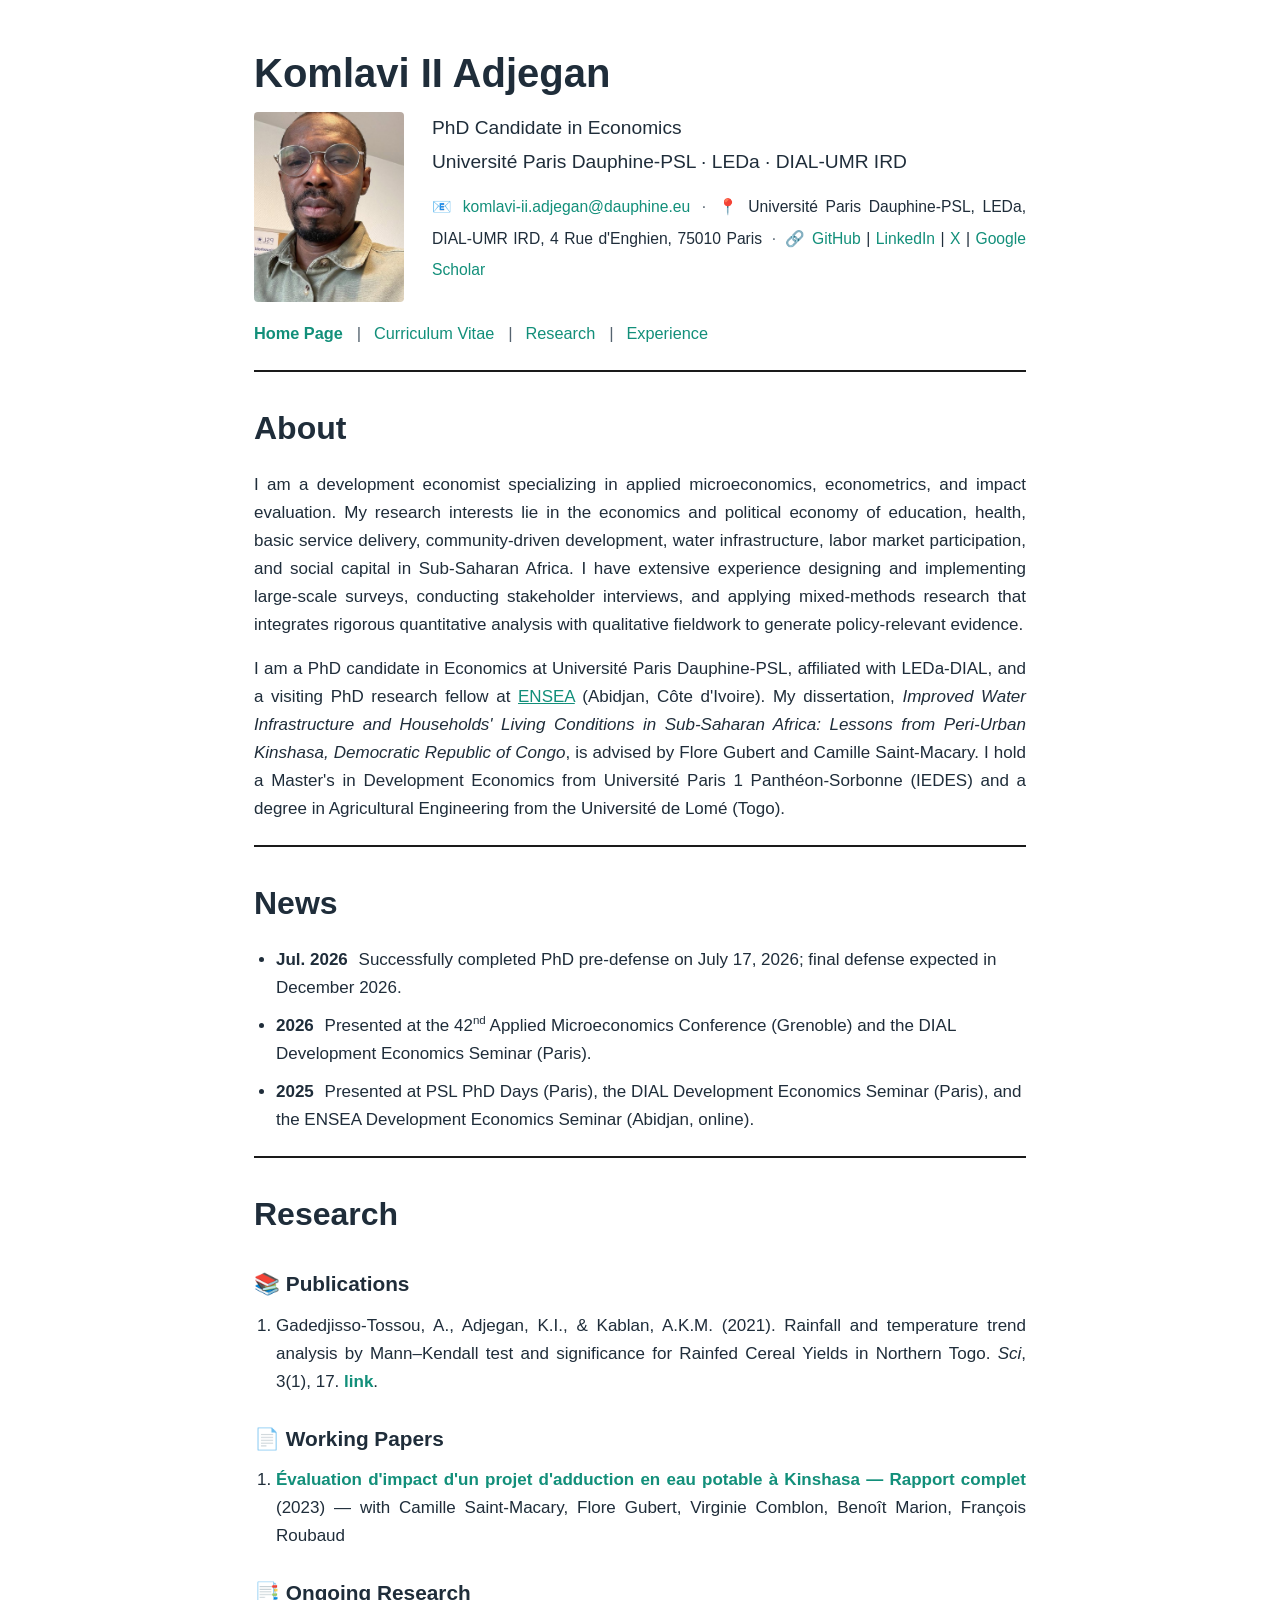
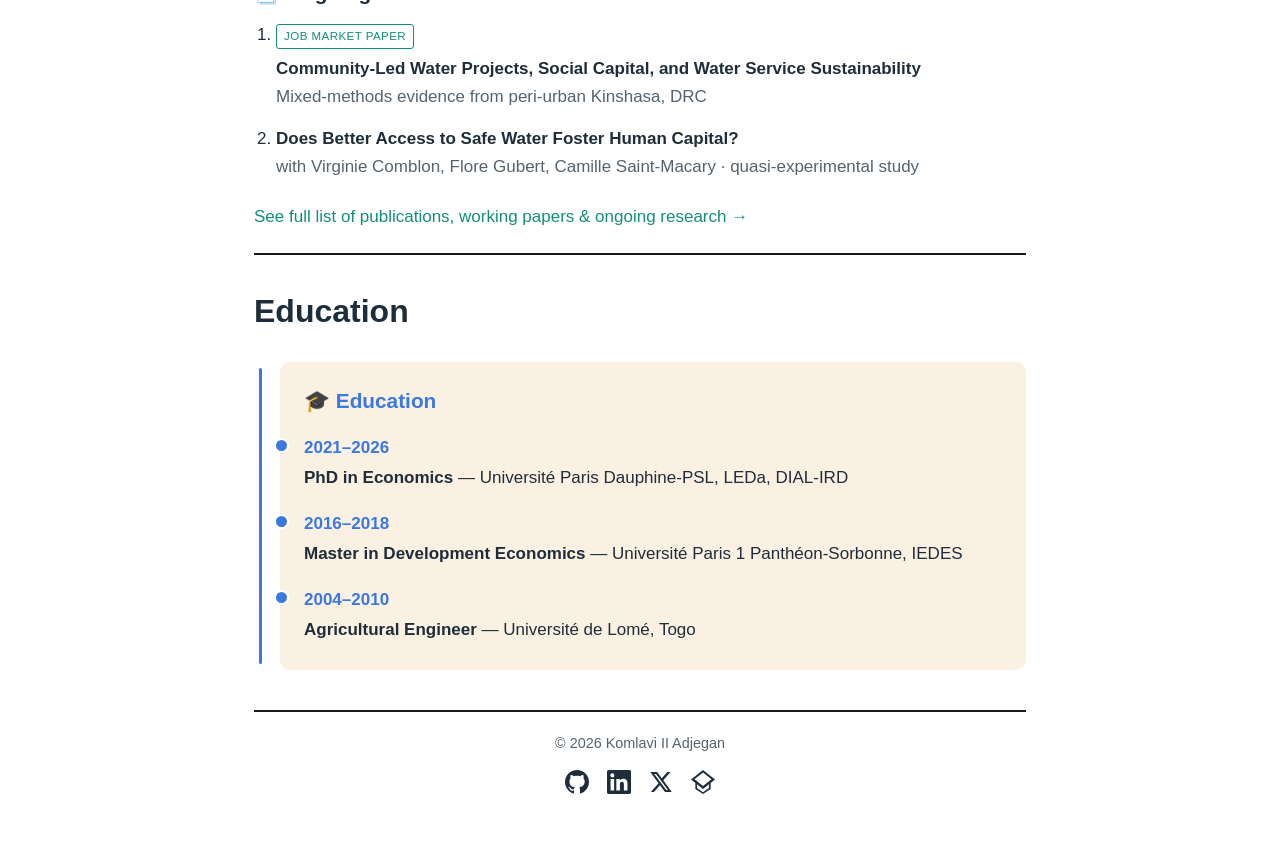
==== index.html @ 958fa45c "Remove quasi-experimental design tag; superscript ordinal suffixes (nd, th, rd) site-wide" ====
<!DOCTYPE html>
<html lang="en">
<head>
<meta charset="UTF-8">
<meta name="viewport" content="width=device-width, initial-scale=1.0">
<title>Komlavi II Adjegan</title>
<meta name="description" content="Komlavi II Adjegan — PhD Candidate in Economics, Université Paris Dauphine-PSL, LEDa-DIAL.">
<link rel="stylesheet" href="style.css">
</head>
<body>
<div class="wrap">

  <h1 style="font-size:2.5rem;font-weight:600;margin:0 0 6px;">Komlavi II Adjegan</h1>

  <section class="profile">
    <img src="assets/photo.jpg" alt="Photo of Komlavi II Adjegan">
    <div class="profile-text">
      <p class="role">
        <span>PhD Candidate in Economics</span>
        <span>Université Paris Dauphine-PSL &middot; LEDa &middot; DIAL-UMR IRD</span>
      </p>

      <p class="contact-line">
        &#128231; <a href="mailto:komlavi-ii.adjegan@dauphine.eu">komlavi-ii.adjegan@dauphine.eu</a>
        <span class="contact-sep">&middot;</span>
        &#128205; Université Paris Dauphine-PSL, LEDa, DIAL-UMR IRD, 4 Rue d'Enghien, 75010 Paris
        <span class="contact-sep">&middot;</span>
        &#128279;
        <a href="https://github.com/komlavi2adjegan" target="_blank" rel="noopener">GitHub</a> |
        <a href="https://www.linkedin.com/in/komlavi-ii-adjegan-580a20a5/" target="_blank" rel="noopener">LinkedIn</a> |
        <a href="https://x.com/Komlavi2hugo" target="_blank" rel="noopener">X</a> |
        <a href="https://scholar.google.fr/citations?user=EbuIklgAAAAJ&amp;hl=fr" target="_blank" rel="noopener">Google Scholar</a>
      </p>
    </div>
  </section>

  <header class="site-header">
    <nav class="site-nav">
      <a href="index.html" class="active">Home Page</a><span class="sep">|</span>
      <a href="CV/cv_adjegan_komlavi.pdf" target="_blank" rel="noopener">Curriculum Vitae</a><span class="sep">|</span>
      <a href="research.html">Research</a><span class="sep">|</span>
      <a href="experience.html">Experience</a>
    </nav>
  </header>

  <hr class="rule">

  <h2 class="section-title">About</h2>
  <p>
    I am a development economist specializing in applied microeconomics, econometrics,
    and impact evaluation. My research interests lie in the economics and political
    economy of education, health, basic service delivery, community-driven development,
    water infrastructure, labor market participation, and social capital in Sub-Saharan
    Africa. I have extensive experience designing and implementing large-scale surveys,
    conducting stakeholder interviews, and applying mixed-methods research that
    integrates rigorous quantitative analysis with qualitative fieldwork to generate
    policy-relevant evidence.
  </p>
  <p>
    I am a PhD candidate in Economics at Université Paris Dauphine-PSL, affiliated with
    LEDa-DIAL, and a visiting PhD research fellow at
    <a href="https://ensea.ed.ci/" target="_blank" rel="noopener">ENSEA</a> (Abidjan,
    Côte d'Ivoire). My dissertation, <em>Improved Water Infrastructure and Households'
    Living Conditions in Sub-Saharan Africa: Lessons from Peri-Urban Kinshasa, Democratic
    Republic of Congo</em>, is advised by Flore Gubert and Camille Saint-Macary. I hold a
    Master's in Development Economics from Université Paris 1 Panthéon-Sorbonne (IEDES)
    and a degree in Agricultural Engineering from the Université de Lomé (Togo).
  </p>

  <hr class="rule">

  <h2 class="section-title">News</h2>
  <ul class="news-list">
    <li><span class="news-date">Jul. 2026</span> Successfully completed PhD pre-defense on July 17, 2026; final defense expected in December 2026.</li>
    <li><span class="news-date">2026</span> Presented at the 42<sup>nd</sup> Applied Microeconomics Conference (Grenoble) and the DIAL Development Economics Seminar (Paris).</li>
    <li><span class="news-date">2025</span> Presented at PSL PhD Days (Paris), the DIAL Development Economics Seminar (Paris), and the ENSEA Development Economics Seminar (Abidjan, online).</li>
  </ul>

  <hr class="rule">

  <h2 class="section-title">Research</h2>

  <h3 class="subsection-title">&#128218; Publications</h3>
  <ol class="pub-list">
    <li>
      Gadedjisso-Tossou, A., Adjegan, K.I., &amp; Kablan, A.K.M. (2021). Rainfall and temperature
      trend analysis by Mann–Kendall test and significance for Rainfed Cereal Yields in Northern
      Togo. <em>Sci</em>, 3(1), 17.
      <a class="pub-link" href="https://www.mdpi.com/2413-4155/3/1/17" target="_blank" rel="noopener">link</a>.
    </li>
  </ol>

  <h3 class="subsection-title">&#128196; Working Papers</h3>
  <ol class="pub-list">
    <li>
      <a class="pub-link" href="research.html#adduction-eau-kinshasa">Évaluation d'impact d'un projet d'adduction en eau potable à Kinshasa — Rapport complet</a>
      (2023) &mdash; with Camille Saint-Macary, Flore Gubert, Virginie Comblon, Benoît Marion, François Roubaud
    </li>
  </ol>

  <h3 class="subsection-title">&#128209; Ongoing Research</h3>
  <ol class="pub-list">
    <li>
      <span class="tag">Job Market Paper</span><br>
      <span class="pub-title">Community-Led Water Projects, Social Capital, and Water Service Sustainability</span>
      <div class="pub-meta">Mixed-methods evidence from peri-urban Kinshasa, DRC</div>
    </li>
    <li>
      <span class="pub-title">Does Better Access to Safe Water Foster Human Capital?</span>
      <div class="pub-meta">with Virginie Comblon, Flore Gubert, Camille Saint-Macary &middot; quasi-experimental study</div>
    </li>
  </ol>

  <a class="see-more" href="research.html">See full list of publications, working papers &amp; ongoing research &rarr;</a>

  <hr class="rule">

  <h2 class="section-title">Education</h2>

  <div class="timeline">

    <div class="timeline-block education">
      <h3>&#127891; Education</h3>

      <div class="timeline-item">
        <span class="years">2021–2026</span>
        <span class="ti-title">PhD in Economics</span> — Université Paris Dauphine-PSL, LEDa, DIAL-IRD
      </div>
      <div class="timeline-item">
        <span class="years">2016–2018</span>
        <span class="ti-title">Master in Development Economics</span> — Université Paris 1 Panthéon-Sorbonne, IEDES
      </div>
      <div class="timeline-item">
        <span class="years">2004–2010</span>
        <span class="ti-title">Agricultural Engineer</span> — Université de Lomé, Togo
      </div>
    </div>

  </div>

  <footer class="site-footer">
    &copy; 2026 Komlavi II Adjegan
    <div class="social-icons">
      <a href="https://github.com/komlavi2adjegan" target="_blank" rel="noopener" aria-label="GitHub">
        <svg viewBox="0 0 16 16" fill="currentColor"><path d="M8 0C3.58 0 0 3.58 0 8c0 3.54 2.29 6.53 5.47 7.59.4.07.55-.17.55-.38 0-.19-.01-.82-.01-1.49-2.01.37-2.53-.49-2.69-.94-.09-.23-.48-.94-.82-1.13-.28-.15-.68-.52-.01-.53.63-.01 1.08.58 1.23.82.72 1.21 1.87.87 2.33.66.07-.52.28-.87.51-1.07-1.78-.2-3.64-.89-3.64-3.95 0-.87.31-1.59.82-2.15-.08-.2-.36-1.02.08-2.12 0 0 .67-.21 2.2.82.64-.18 1.32-.27 2-.27.68 0 1.36.09 2 .27 1.53-1.04 2.2-.82 2.2-.82.44 1.1.16 1.92.08 2.12.51.56.82 1.27.82 2.15 0 3.07-1.87 3.75-3.65 3.95.29.25.54.73.54 1.48 0 1.07-.01 1.93-.01 2.2 0 .21.15.46.55.38A8.013 8.013 0 0016 8c0-4.42-3.58-8-8-8z"/></svg>
      </a>
      <a href="https://www.linkedin.com/in/komlavi-ii-adjegan-580a20a5/" target="_blank" rel="noopener" aria-label="LinkedIn">
        <svg viewBox="0 0 24 24" fill="currentColor"><path d="M20.45 20.45h-3.55v-5.57c0-1.33-.02-3.03-1.85-3.03-1.85 0-2.14 1.45-2.14 2.94v5.66H9.36V9h3.41v1.56h.05c.48-.9 1.64-1.85 3.37-1.85 3.6 0 4.27 2.37 4.27 5.45v6.29zM5.34 7.43a2.06 2.06 0 11.02-4.12 2.06 2.06 0 01-.02 4.12zM7.11 20.45H3.56V9h3.55v11.45zM22.22 0H1.77C.8 0 0 .78 0 1.75v20.5C0 23.22.8 24 1.77 24h20.45c.98 0 1.78-.78 1.78-1.75V1.75C24 .78 23.2 0 22.22 0z"/></svg>
      </a>
      <a href="https://x.com/Komlavi2hugo" target="_blank" rel="noopener" aria-label="X (Twitter)">
        <svg viewBox="0 0 24 24" fill="currentColor"><path d="M18.36 2H21.5l-7.19 8.21L22.7 22h-6.62l-5.18-6.78L4.98 22H1.83l7.69-8.79L1.3 2h6.79l4.68 6.2L18.36 2zm-1.16 18h1.73L7.1 3.9H5.23l11.97 16.1z"/></svg>
      </a>
      <a href="https://scholar.google.fr/citations?user=EbuIklgAAAAJ&amp;hl=fr" target="_blank" rel="noopener" aria-label="Google Scholar">
        <svg viewBox="0 0 24 24" fill="currentColor"><path d="M12 0L0 9.5l4.36 3.4v6.1L12 24l7.64-4.99v-6.1L24 9.5 12 0zm0 2.6l8.5 6.65L12 15.9 3.5 9.25 12 2.6zM6 14.2l6 4.68 6-4.68v3.75L12 22.3l-6-4.35V14.2z"/></svg>
      </a>
    </div>
  </footer>

</div>
</body>
</html>
---- style.css ----
:root {
  --ink: #1f2d3a;
  --muted: #55636f;
  --teal: #128f7a;
  --blue: #3b78e0;
  --blue-bg: #eaf1fc;
  --cream-bg: #faf1e3;
  --rule: #1a1a1a;
  --bg: #ffffff;
  --max-width: 820px;
}

* { box-sizing: border-box; }

body {
  margin: 0;
  background: var(--bg);
  color: var(--ink);
  font-family: -apple-system, BlinkMacSystemFont, "Segoe UI", Roboto, "Helvetica Neue", Arial, sans-serif;
  line-height: 1.65;
  font-size: 17px;
}

.wrap {
  max-width: var(--max-width);
  margin: 0 auto;
  padding: 40px 24px 60px;
}

/* Header / profile */

.profile {
  display: flex;
  gap: 28px;
  align-items: flex-start;
  margin-bottom: 18px;
}

.profile img {
  width: 150px;
  height: 190px;
  object-fit: cover;
  border-radius: 4px;
  flex-shrink: 0;
}

.profile-text h1 {
  font-size: 2.5rem;
  font-weight: 600;
  margin: 0 0 10px;
  color: var(--ink);
  letter-spacing: -0.01em;
}

.profile-text .role {
  font-size: 1.2rem;
  color: var(--ink);
  margin-bottom: 4px;
}

.profile-text .role span { display: block; margin-bottom: 2px; }

.site-title { display: none; } /* superseded by h1 in profile */

.contact-line {
  font-size: 0.98rem;
  color: var(--ink);
  margin: 14px 0 4px;
  line-height: 2;
}

.contact-line a {
  color: var(--teal);
  text-decoration: none;
}

.contact-line a:hover { text-decoration: underline; }

.contact-sep {
  margin: 0 4px;
  color: var(--muted);
}

/* Nav */

header.site-header {
  margin: 18px 0 20px;
}

nav.site-nav a {
  color: var(--teal);
  text-decoration: none;
  font-size: 1.02rem;
  margin-right: 6px;
}

nav.site-nav a:hover { text-decoration: underline; }

nav.site-nav .sep {
  color: var(--muted);
  margin: 0 8px;
}

nav.site-nav a.active {
  font-weight: 700;
}

hr.rule {
  border: none;
  border-top: 2px solid var(--rule);
  margin: 22px 0 30px;
}

/* Section titles */

h2.section-title {
  font-family: inherit;
  font-size: 2rem;
  font-weight: 600;
  color: var(--ink);
  text-transform: none;
  letter-spacing: normal;
  border-bottom: none;
  padding-bottom: 0;
  margin: 0 0 16px;
}

p {
  margin: 0 0 16px;
  color: var(--ink);
  text-align: justify;
  text-justify: inter-word;
  hyphens: auto;
}

a { color: var(--teal); }

sup {
  font-size: 0.68em;
  line-height: 0;
  vertical-align: super;
}

/* News */

ul.news-list {
  list-style: disc;
  margin: 0 0 8px;
  padding-left: 22px;
}

ul.news-list li {
  margin-bottom: 10px;
}

.news-date {
  font-weight: 600;
  margin-right: 6px;
}

/* Research subsections */

h3.subsection-title {
  font-size: 1.3rem;
  font-weight: 600;
  color: var(--ink);
  margin: 26px 0 10px;
}

ol.pub-list {
  margin: 0 0 8px;
  padding-left: 22px;
}

ol.pub-list li {
  margin-bottom: 14px;
  text-align: justify;
  text-justify: inter-word;
}

.pub-list .pub-title { font-weight: 600; }
.pub-list a.pub-link { color: var(--teal); font-weight: 700; text-decoration: none; }
.pub-list a.pub-link:hover { text-decoration: underline; }
.pub-list .pub-meta { color: var(--muted); }

.tag {
  display: inline-block;
  font-size: 0.72rem;
  text-transform: uppercase;
  letter-spacing: 0.04em;
  color: var(--teal);
  border: 1px solid var(--teal);
  border-radius: 3px;
  padding: 2px 7px;
  margin-bottom: 6px;
}

.see-more {
  display: inline-block;
  margin-top: 8px;
  color: var(--teal);
  font-weight: 500;
  text-decoration: none;
}

.see-more:hover { text-decoration: underline; }

/* Entry blocks (used on Research / Teaching pages) */

.entry { margin-bottom: 22px; }
.entry-title { font-weight: 700; margin-bottom: 3px; }
.entry-meta { color: var(--muted); margin-bottom: 6px; font-size: 0.95rem; }

.entry-list {
  margin: 0 0 16px;
  padding-left: 20px;
  text-align: justify;
  text-justify: inter-word;
}

.entry-list li { margin-bottom: 8px; }

.entry-list.entry-list-nested {
  margin: 8px 0 0;
  padding-left: 18px;
}

.entry-compact { margin-bottom: 14px; }
.entry-compact p { margin: 0; }

.jump-nav {
  font-size: 0.92rem;
  color: var(--muted);
  margin: -4px 0 22px;
  text-align: left;
}

.jump-nav a {
  color: var(--teal);
  text-decoration: none;
}

.jump-nav a:hover { text-decoration: underline; }

.jump-nav .jump-sep {
  margin: 0 8px;
  color: var(--muted);
}

/* Experience & Education timeline */

.timeline {
  position: relative;
  margin: 24px 0;
  padding-left: 26px;
}

.timeline::before {
  content: "";
  position: absolute;
  left: 5px;
  top: 6px;
  bottom: 6px;
  width: 3px;
  background: var(--blue);
  border-radius: 2px;
}

.timeline-block {
  position: relative;
  border-radius: 10px;
  padding: 22px 24px 8px;
  margin-bottom: 22px;
}

.timeline-block.experience { background: var(--blue-bg); }
.timeline-block.education { background: var(--cream-bg); }

.timeline-block h3 {
  color: var(--blue);
  font-size: 1.3rem;
  margin: 0 0 16px;
}

.timeline-item {
  position: relative;
  margin-bottom: 18px;
}

.timeline-item::before {
  content: "";
  position: absolute;
  left: -30px;
  top: 4px;
  width: 11px;
  height: 11px;
  border-radius: 50%;
  background: var(--blue);
  border: 2px solid #fff;
}

.timeline-item .years {
  color: var(--blue);
  font-weight: 700;
  display: block;
  margin-bottom: 2px;
}

.timeline-item .ti-title { font-weight: 700; color: var(--ink); }
.timeline-item .ti-desc { color: var(--muted); margin-top: 2px; }

/* CV list rows (fallback, used sparingly) */

.cv-row { display: flex; justify-content: space-between; gap: 20px; margin-bottom: 10px; }
.cv-row .years { font-size: 0.9rem; color: var(--muted); white-space: nowrap; min-width: 110px; }
.cv-row .details .title { font-weight: 600; }
.cv-row .details .place { color: var(--muted); font-size: 0.95rem; }

/* Footer */

footer.site-footer {
  margin-top: 40px;
  padding-top: 20px;
  border-top: 2px solid var(--rule);
  text-align: center;
  color: var(--muted);
  font-size: 0.9rem;
}

footer.site-footer .social-icons {
  display: flex;
  justify-content: center;
  gap: 18px;
  margin-top: 14px;
}

footer.site-footer .social-icons a {
  color: var(--ink);
  display: inline-flex;
}

footer.site-footer .social-icons svg {
  width: 24px;
  height: 24px;
}

footer.site-footer .social-icons a:hover { color: var(--teal); }

@media (max-width: 560px) {
  .profile { flex-direction: column; }
  .profile img { width: 130px; height: 165px; }
  .profile-text h1 { font-size: 2rem; }
  .cv-row { flex-direction: column; gap: 2px; }
  .timeline { padding-left: 20px; }
  .timeline-item::before { left: -24px; }
}
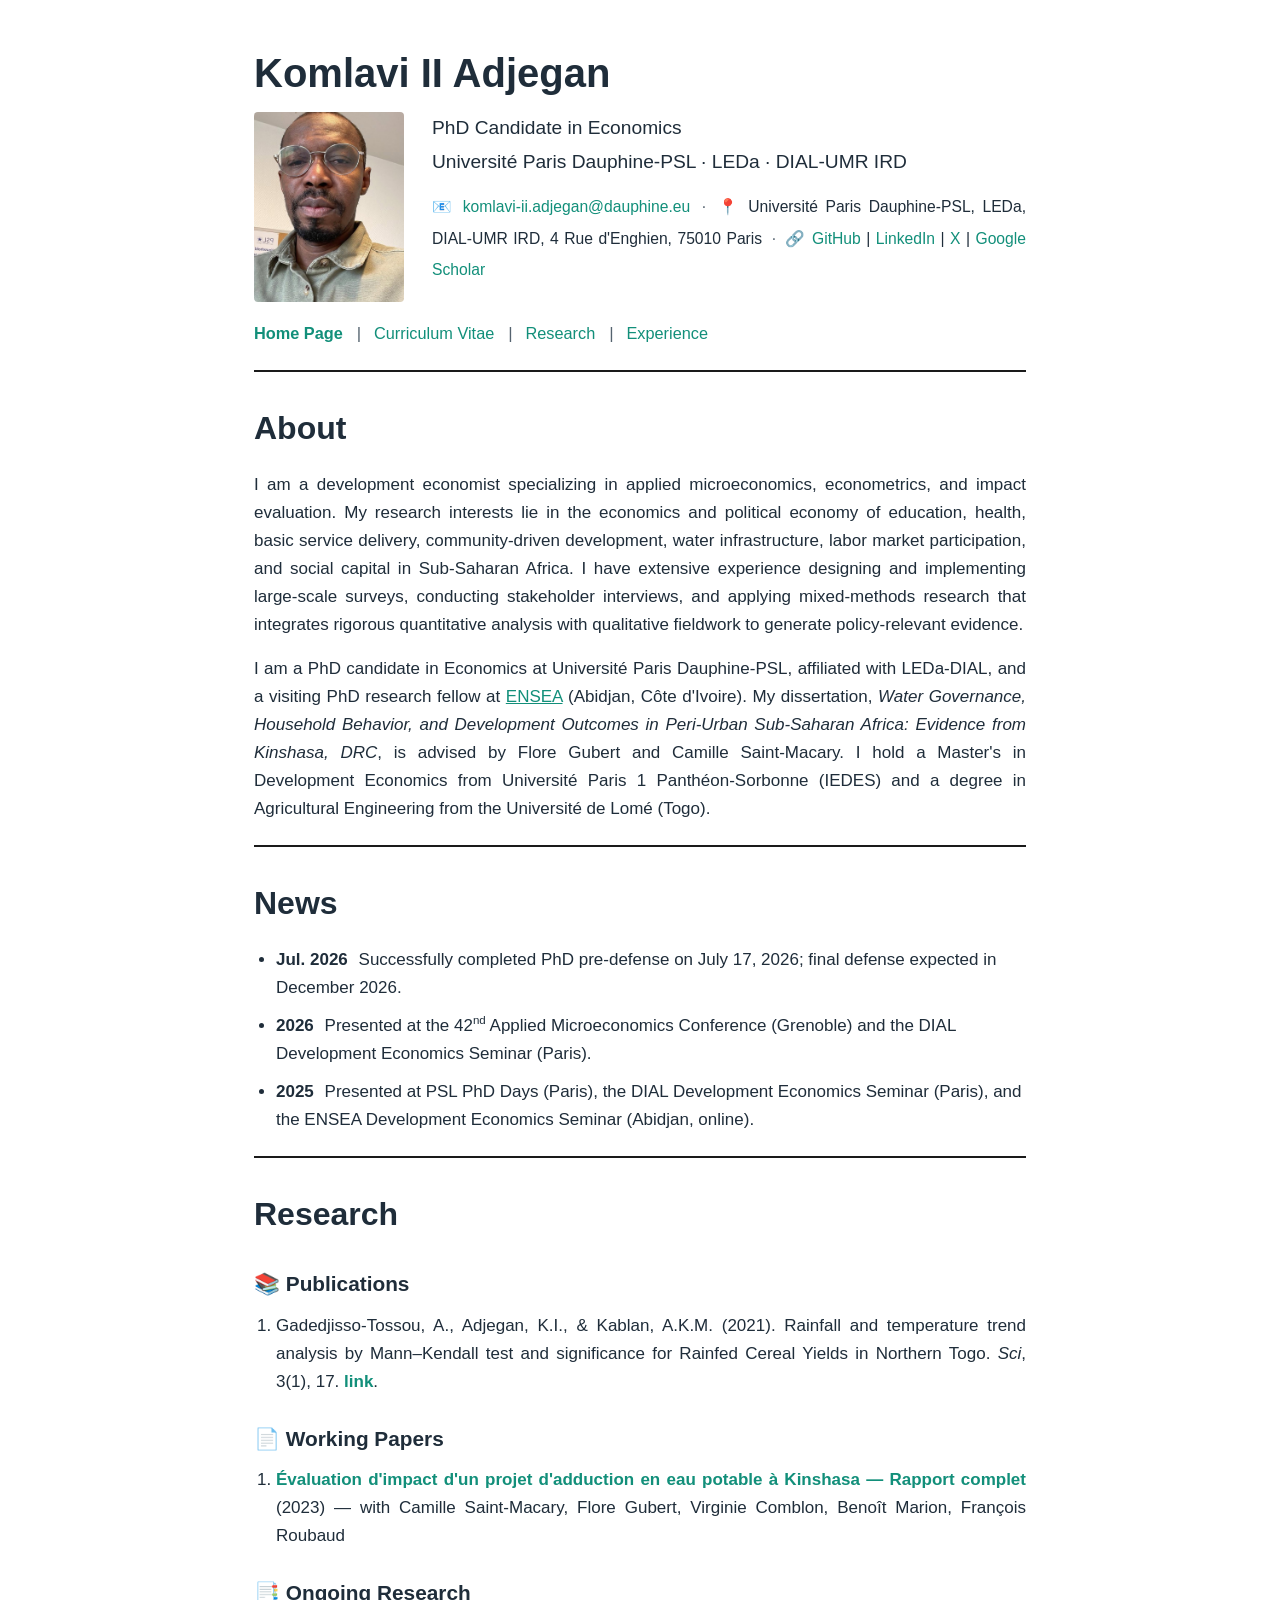
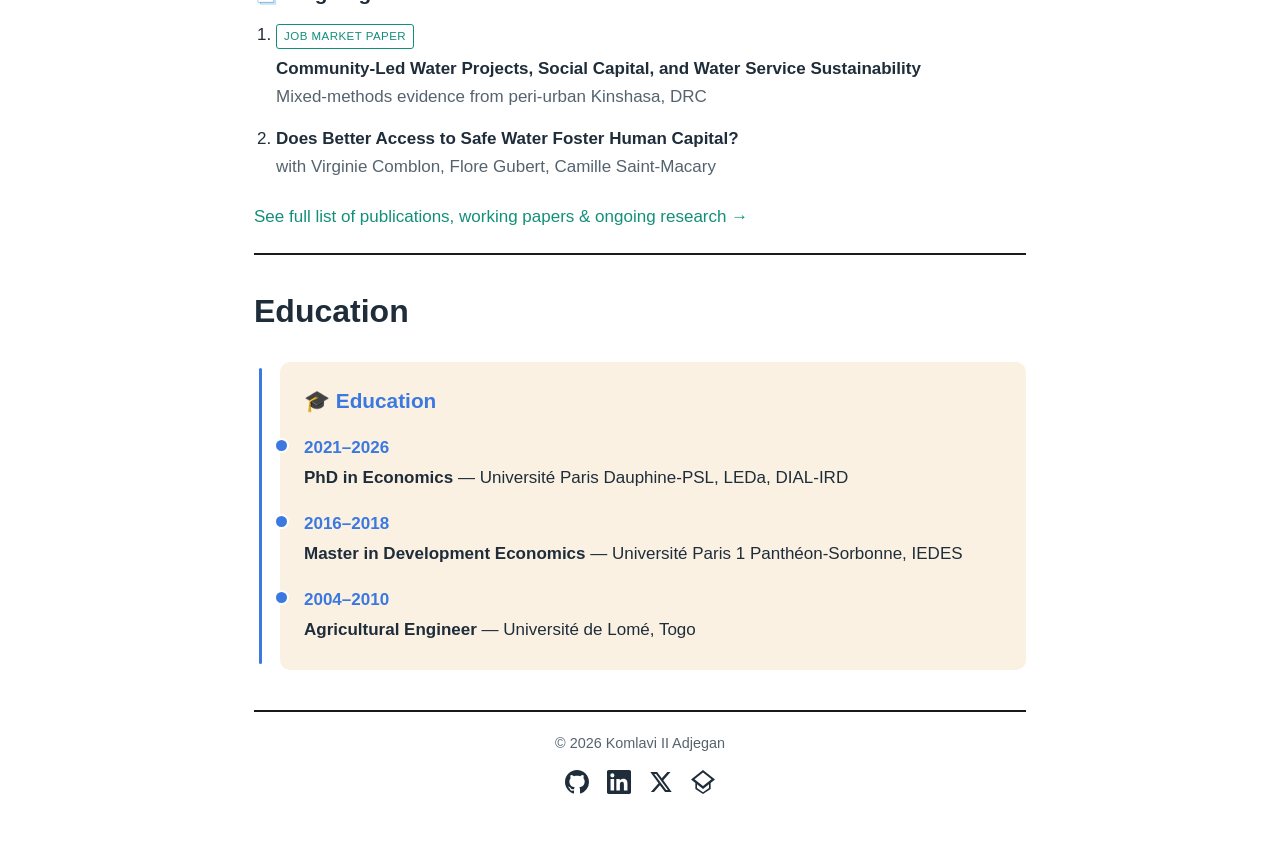
==== commit b36b4ac6: "Update dissertation title site-wide and in CV: Water Governance, Household Behavior, and Development" ====
--- a/index.html
+++ b/index.html
@@ -60,9 +60,9 @@
     I am a PhD candidate in Economics at Université Paris Dauphine-PSL, affiliated with
     LEDa-DIAL, and a visiting PhD research fellow at
     <a href="https://ensea.ed.ci/" target="_blank" rel="noopener">ENSEA</a> (Abidjan,
-    Côte d'Ivoire). My dissertation, <em>Improved Water Infrastructure and Households'
-    Living Conditions in Sub-Saharan Africa: Lessons from Peri-Urban Kinshasa, Democratic
-    Republic of Congo</em>, is advised by Flore Gubert and Camille Saint-Macary. I hold a
+    Côte d'Ivoire). My dissertation, <em>Water Governance, Household Behavior, and
+    Development Outcomes in Peri-Urban Sub-Saharan Africa: Evidence from Kinshasa,
+    DRC</em>, is advised by Flore Gubert and Camille Saint-Macary. I hold a
     Master's in Development Economics from Université Paris 1 Panthéon-Sorbonne (IEDES)
     and a degree in Agricultural Engineering from the Université de Lomé (Togo).
   </p>
@@ -107,7 +107,7 @@
     </li>
     <li>
       <span class="pub-title">Does Better Access to Safe Water Foster Human Capital?</span>
-      <div class="pub-meta">with Virginie Comblon, Flore Gubert, Camille Saint-Macary &middot; quasi-experimental study</div>
+      <div class="pub-meta">with Virginie Comblon, Flore Gubert, Camille Saint-Macary</div>
     </li>
   </ol>
 
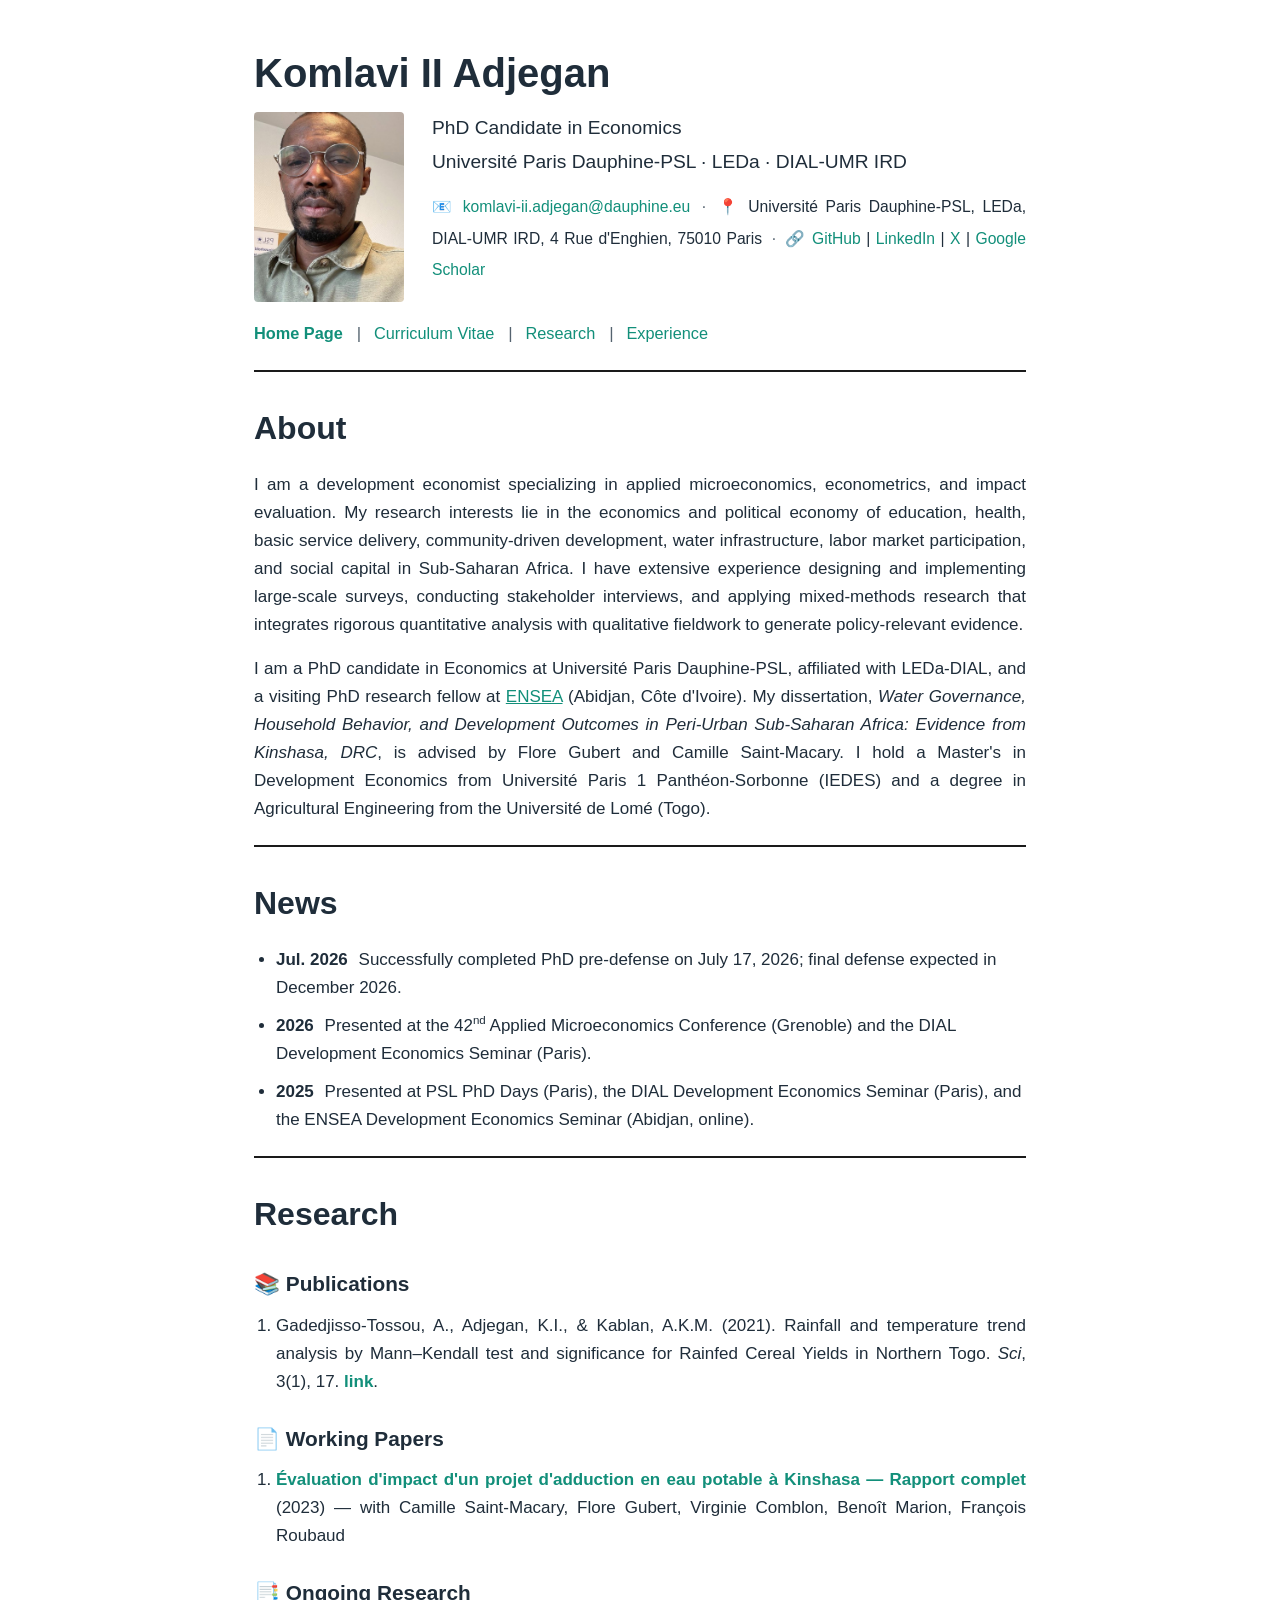
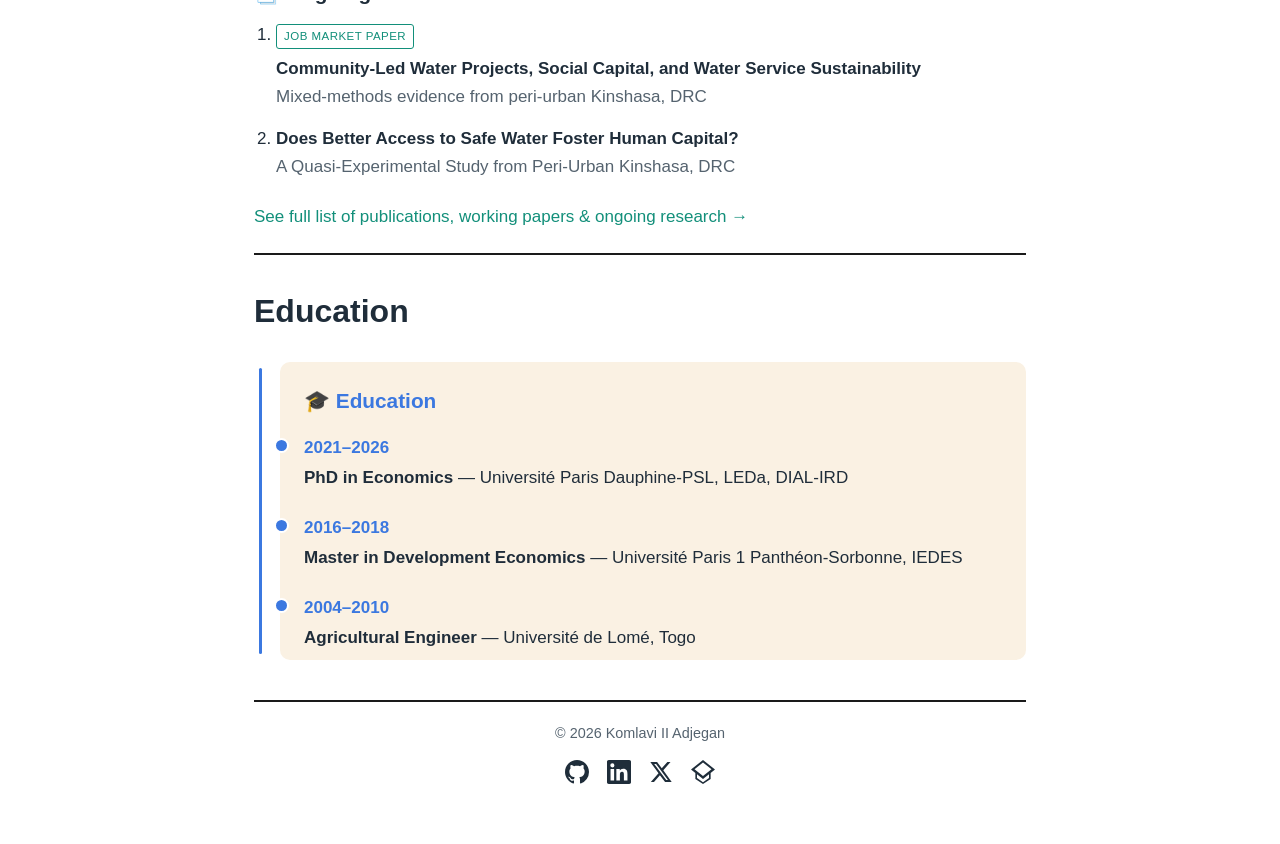
==== commit 530e7116: "Homepage: show second half of the human capital paper title instead of co-author list" ====
--- a/index.html
+++ b/index.html
@@ -107,7 +107,7 @@
     </li>
     <li>
       <span class="pub-title">Does Better Access to Safe Water Foster Human Capital?</span>
-      <div class="pub-meta">with Virginie Comblon, Flore Gubert, Camille Saint-Macary</div>
+      <div class="pub-meta">A Quasi-Experimental Study from Peri-Urban Kinshasa, DRC</div>
     </li>
   </ol>
 
--- a/style.css
+++ b/style.css
@@ -5,6 +5,8 @@
   --blue: #3b78e0;
   --blue-bg: #eaf1fc;
   --cream-bg: #faf1e3;
+  --teal-bg: #e6f5f2;
+  --amber: #c9902f;
   --rule: #1a1a1a;
   --bg: #ffffff;
   --max-width: 820px;
@@ -204,6 +206,22 @@
 }
 
 .see-more:hover { text-decoration: underline; }
+
+/* Research page: color-coded accent borders per subsection */
+
+.research-block {
+  border-left: 4px solid var(--muted);
+  padding-left: 18px;
+  margin: 0 0 28px;
+}
+
+.research-block .subsection-title { margin-top: 0; }
+.research-block .pub-list { margin-bottom: 0; }
+
+.research-block.accent-teal { border-left-color: var(--teal); }
+.research-block.accent-blue { border-left-color: var(--blue); }
+.research-block.accent-amber { border-left-color: var(--amber); }
+.research-block.accent-slate { border-left-color: var(--muted); }
 
 /* Entry blocks (used on Research / Teaching pages) */
 
@@ -273,8 +291,11 @@
   margin-bottom: 22px;
 }
 
-.timeline-block.experience { background: var(--blue-bg); }
-.timeline-block.education { background: var(--cream-bg); }
+.timeline-block.experience,
+.timeline-block.research { background: var(--blue-bg); }
+.timeline-block.education,
+.timeline-block.intl-dev { background: var(--cream-bg); }
+.timeline-block.teaching { background: var(--teal-bg); }
 
 .timeline-block h3 {
   color: var(--blue);
@@ -284,8 +305,13 @@
 
 .timeline-item {
   position: relative;
-  margin-bottom: 18px;
-}
+  margin-bottom: 22px;
+  text-align: justify;
+  text-justify: inter-word;
+  hyphens: auto;
+}
+
+.timeline-item:last-child { margin-bottom: 0; }
 
 .timeline-item::before {
   content: "";
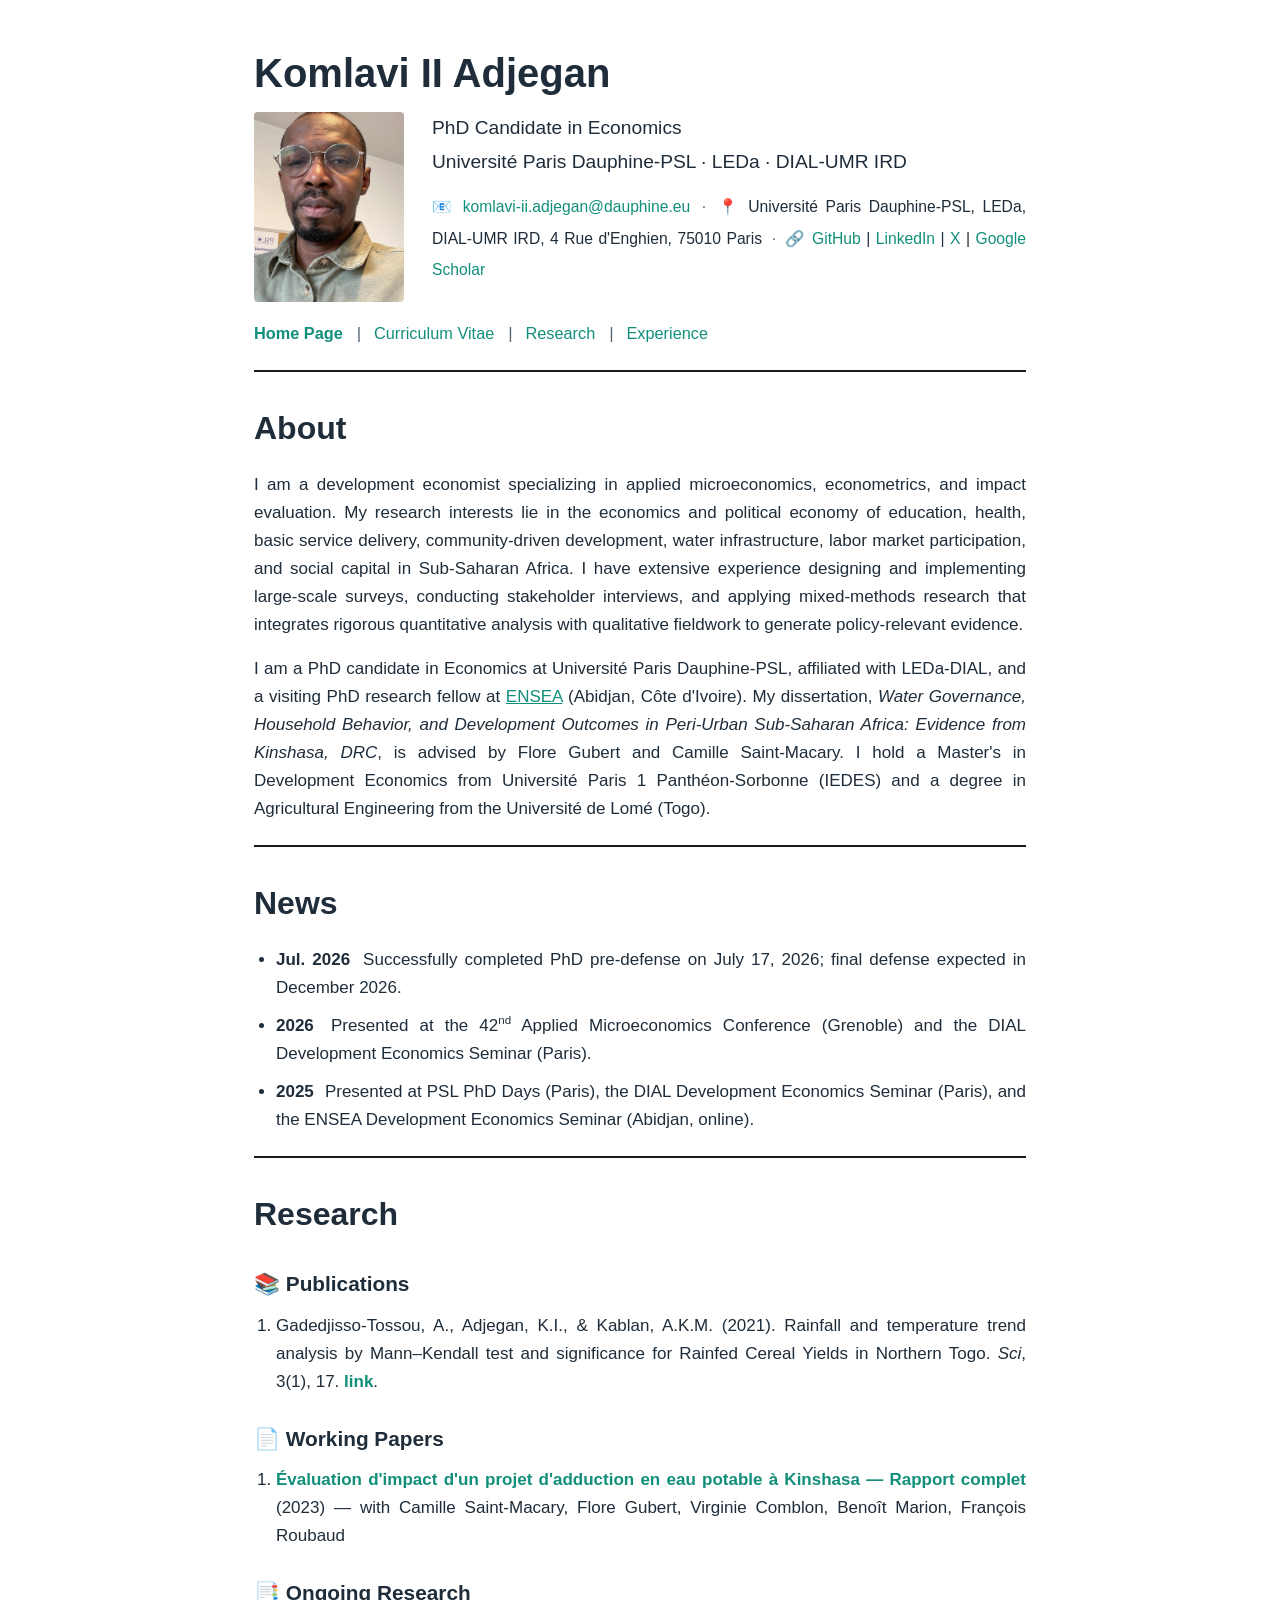
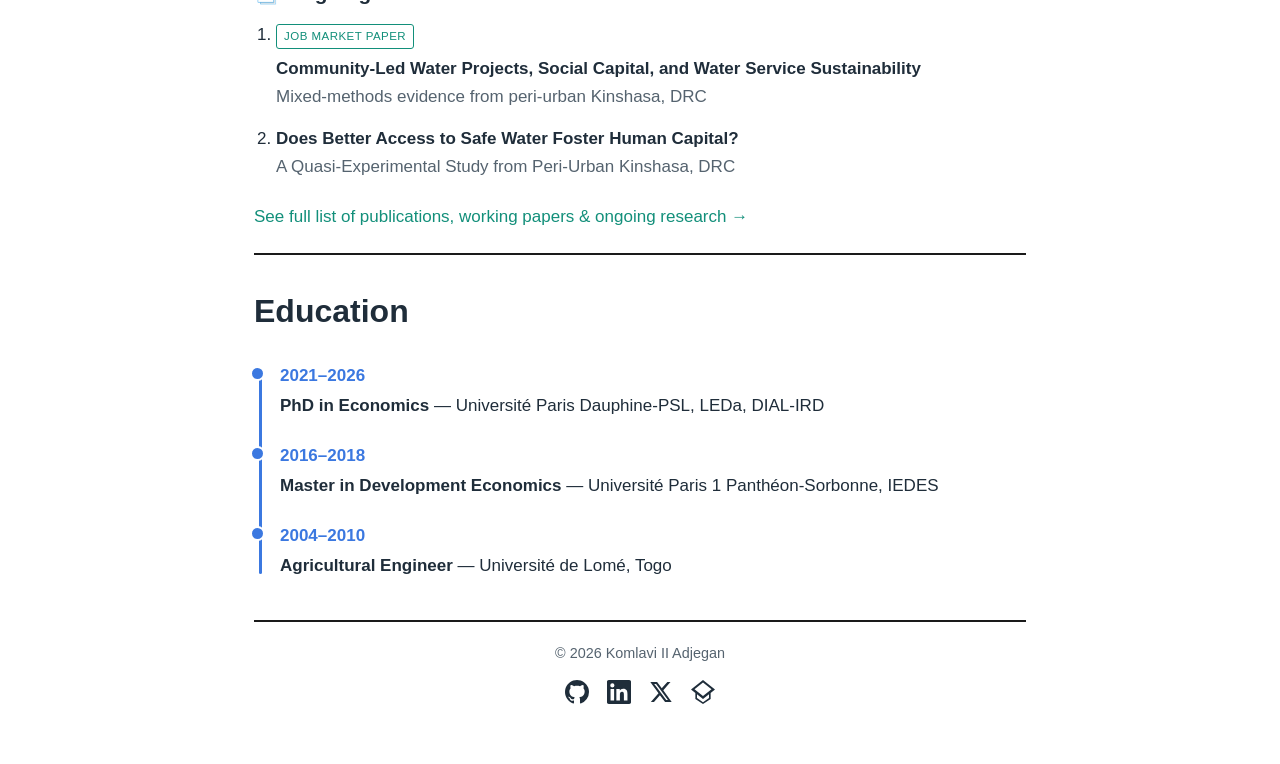
==== commit 3342b3c8: "Remove duplicate Education header inside homepage timeline box" ====
--- a/index.html
+++ b/index.html
@@ -120,8 +120,6 @@
   <div class="timeline">
 
     <div class="timeline-block education">
-      <h3>&#127891; Education</h3>
-
       <div class="timeline-item">
         <span class="years">2021–2026</span>
         <span class="ti-title">PhD in Economics</span> — Université Paris Dauphine-PSL, LEDa, DIAL-IRD
--- a/style.css
+++ b/style.css
@@ -153,6 +153,8 @@
 
 ul.news-list li {
   margin-bottom: 10px;
+  text-align: justify;
+  text-justify: inter-word;
 }
 
 .news-date {
@@ -206,22 +208,6 @@
 }
 
 .see-more:hover { text-decoration: underline; }
-
-/* Research page: color-coded accent borders per subsection */
-
-.research-block {
-  border-left: 4px solid var(--muted);
-  padding-left: 18px;
-  margin: 0 0 28px;
-}
-
-.research-block .subsection-title { margin-top: 0; }
-.research-block .pub-list { margin-bottom: 0; }
-
-.research-block.accent-teal { border-left-color: var(--teal); }
-.research-block.accent-blue { border-left-color: var(--blue); }
-.research-block.accent-amber { border-left-color: var(--amber); }
-.research-block.accent-slate { border-left-color: var(--muted); }
 
 /* Entry blocks (used on Research / Teaching pages) */
 
@@ -291,11 +277,14 @@
   margin-bottom: 22px;
 }
 
-.timeline-block.experience,
-.timeline-block.research { background: var(--blue-bg); }
 .timeline-block.education,
-.timeline-block.intl-dev { background: var(--cream-bg); }
-.timeline-block.teaching { background: var(--teal-bg); }
+.timeline-block.research,
+.timeline-block.teaching,
+.timeline-block.intl-dev {
+  background: none;
+  padding: 0;
+  border-radius: 0;
+}
 
 .timeline-block h3 {
   color: var(--blue);
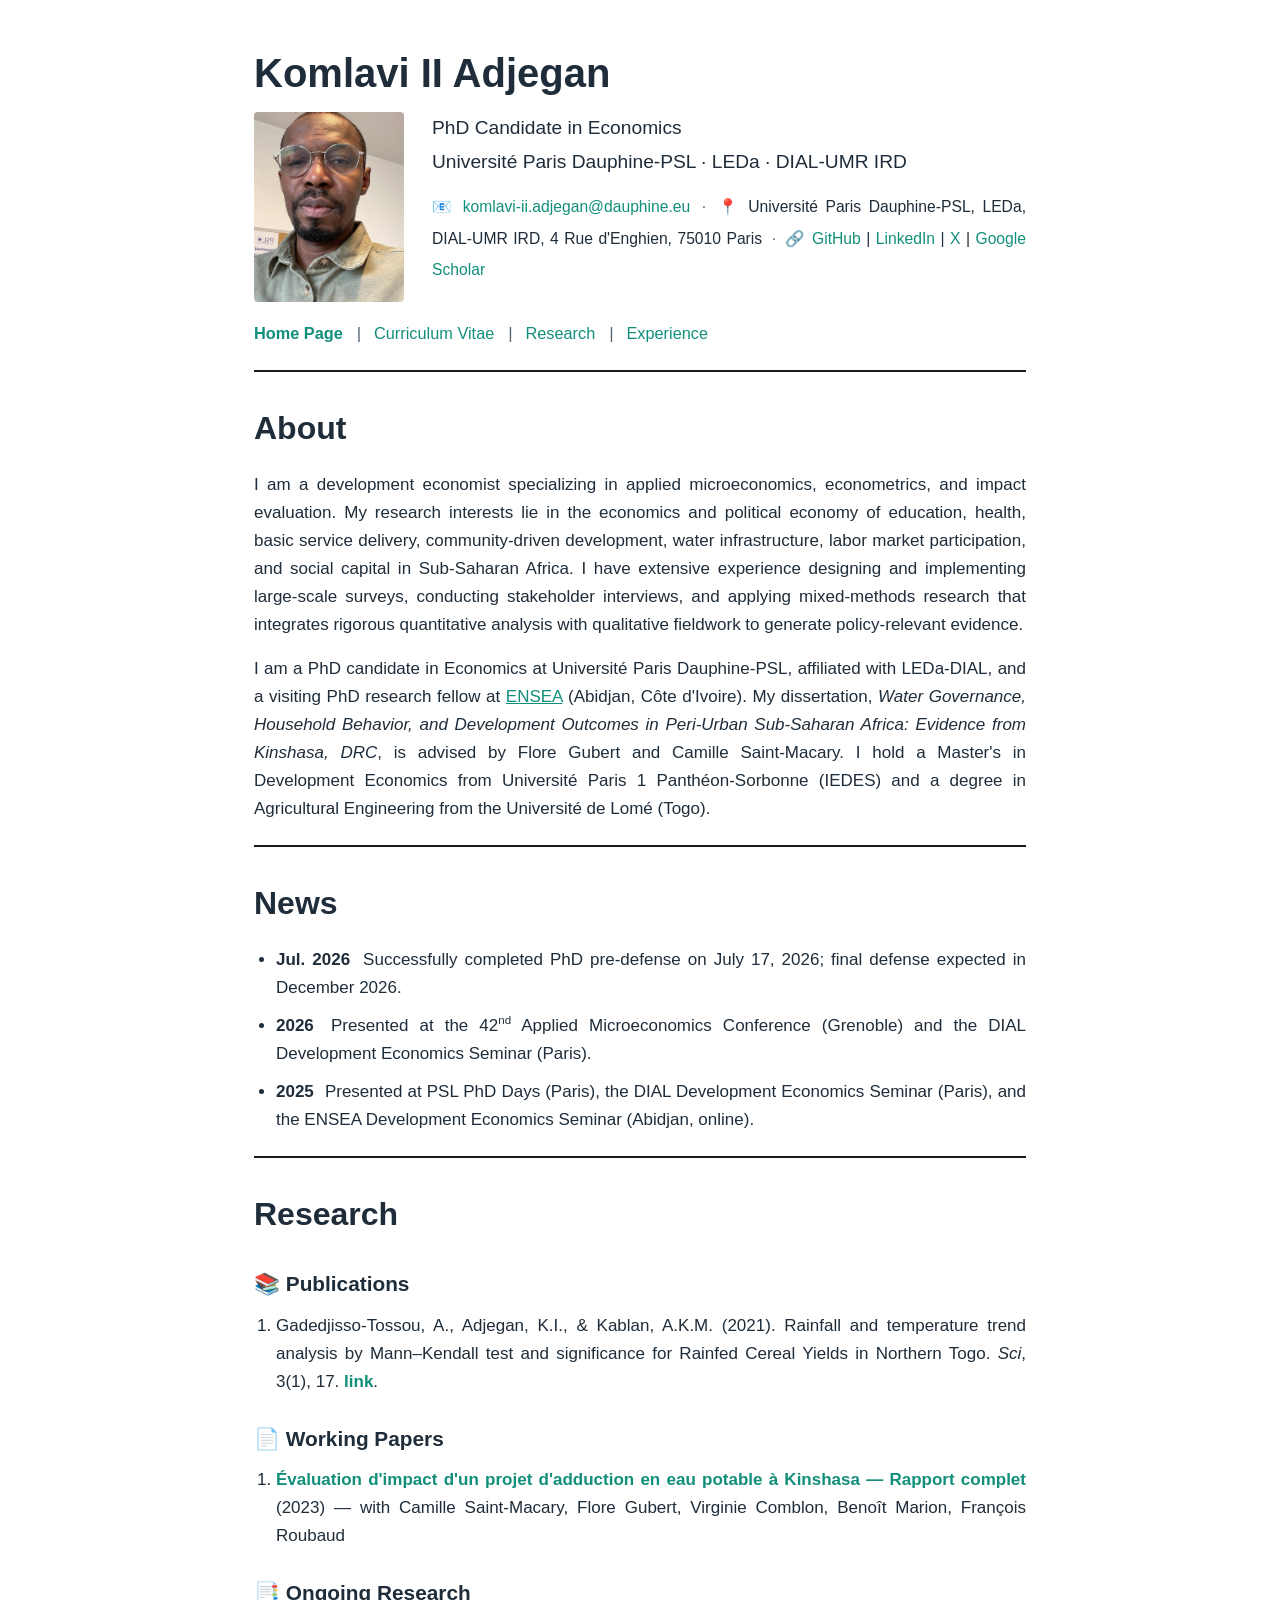
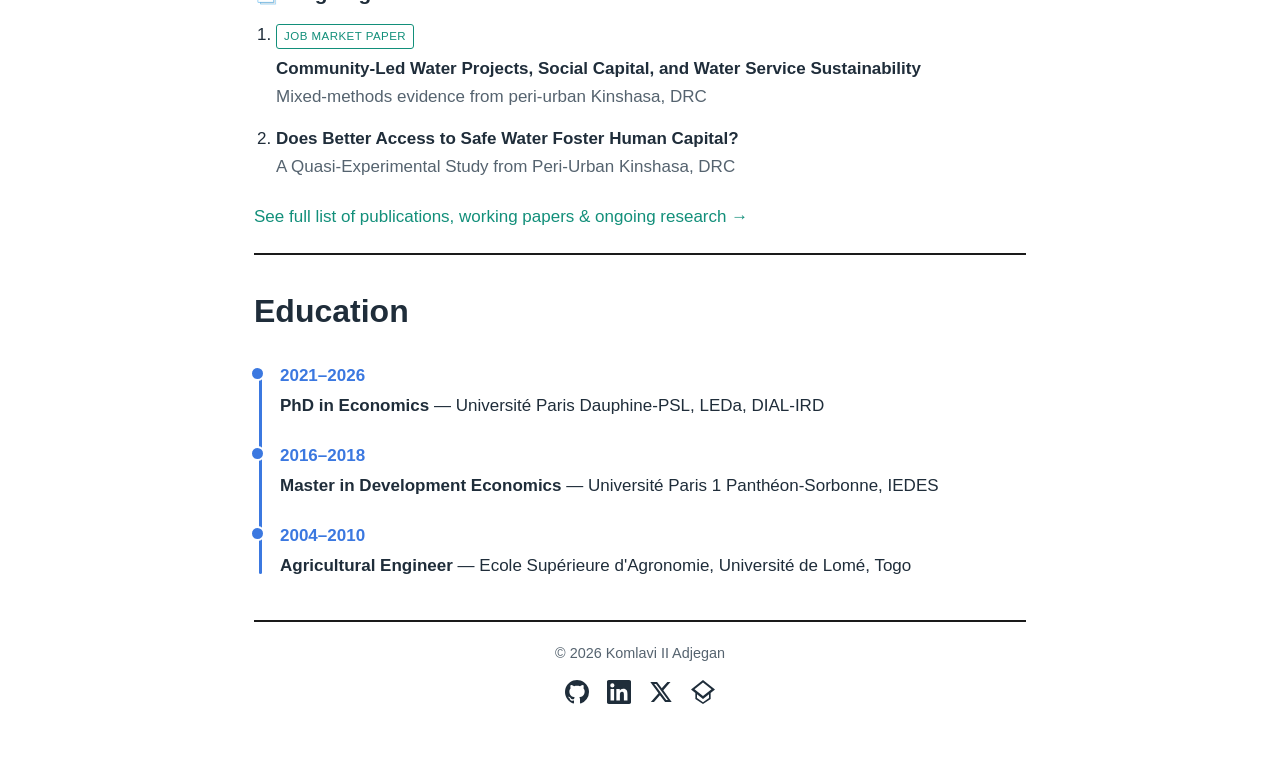
==== commit 171cd288: "Correct Agricultural Engineer degree institution on homepage Education entry" ====
--- a/index.html
+++ b/index.html
@@ -130,7 +130,7 @@
       </div>
       <div class="timeline-item">
         <span class="years">2004–2010</span>
-        <span class="ti-title">Agricultural Engineer</span> — Université de Lomé, Togo
+        <span class="ti-title">Agricultural Engineer</span> — Ecole Supérieure d'Agronomie, Université de Lomé, Togo
       </div>
     </div>
 
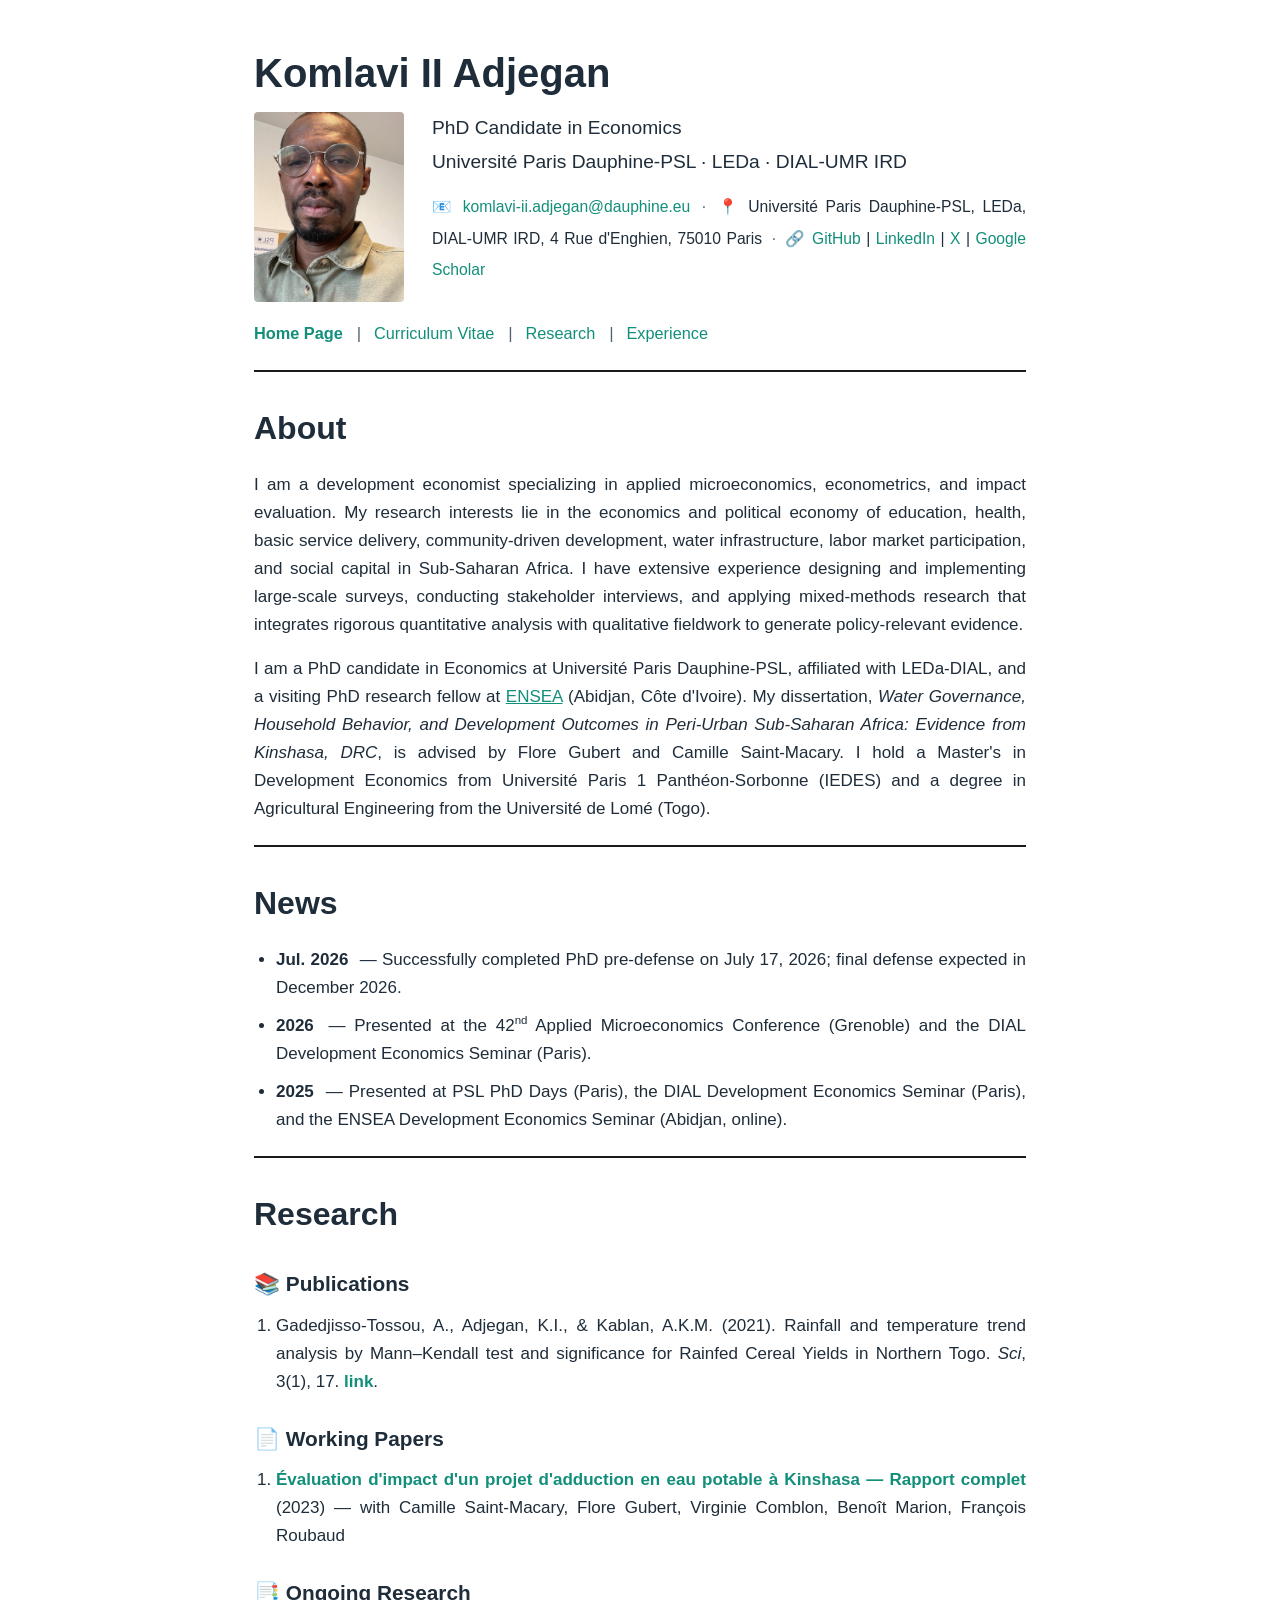
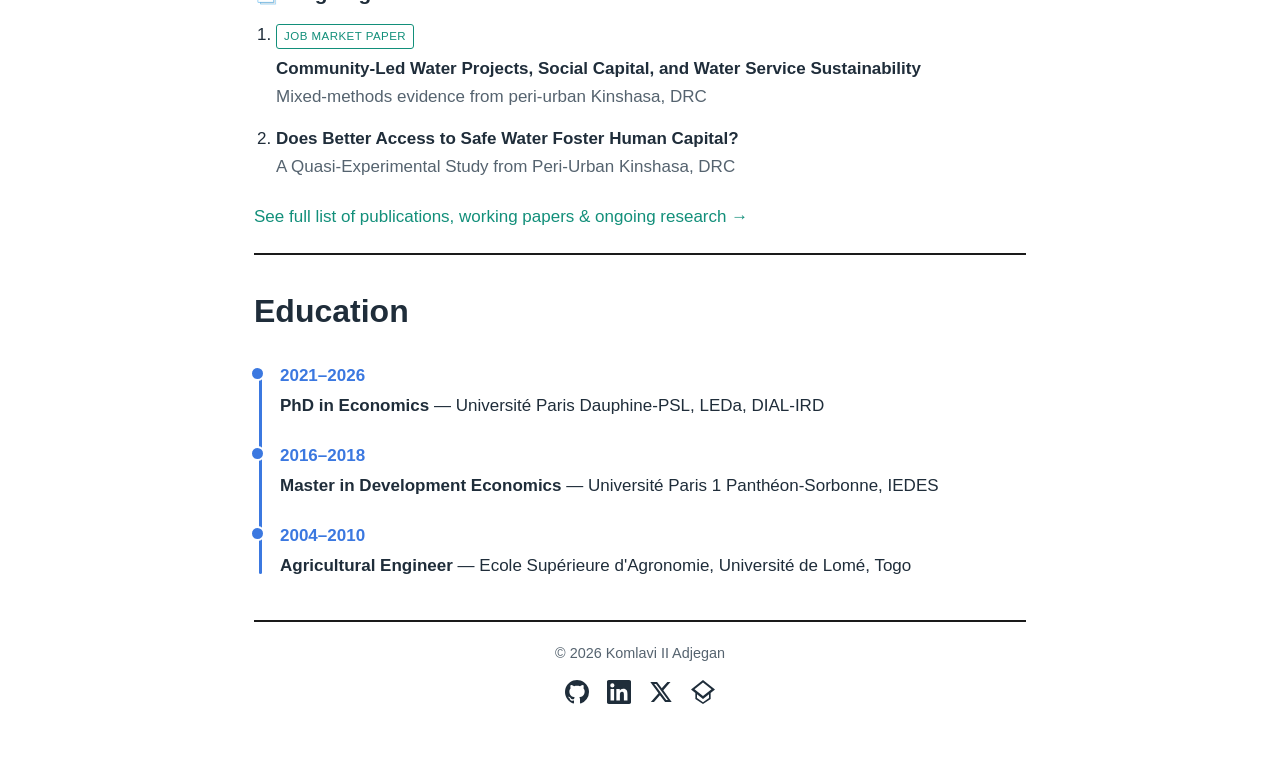
==== commit 045d6ab8: "Separate date and text with em dash in News list" ====
--- a/index.html
+++ b/index.html
@@ -71,9 +71,9 @@
 
   <h2 class="section-title">News</h2>
   <ul class="news-list">
-    <li><span class="news-date">Jul. 2026</span> Successfully completed PhD pre-defense on July 17, 2026; final defense expected in December 2026.</li>
-    <li><span class="news-date">2026</span> Presented at the 42<sup>nd</sup> Applied Microeconomics Conference (Grenoble) and the DIAL Development Economics Seminar (Paris).</li>
-    <li><span class="news-date">2025</span> Presented at PSL PhD Days (Paris), the DIAL Development Economics Seminar (Paris), and the ENSEA Development Economics Seminar (Abidjan, online).</li>
+    <li><span class="news-date">Jul. 2026</span> — Successfully completed PhD pre-defense on July 17, 2026; final defense expected in December 2026.</li>
+    <li><span class="news-date">2026</span> — Presented at the 42<sup>nd</sup> Applied Microeconomics Conference (Grenoble) and the DIAL Development Economics Seminar (Paris).</li>
+    <li><span class="news-date">2025</span> — Presented at PSL PhD Days (Paris), the DIAL Development Economics Seminar (Paris), and the ENSEA Development Economics Seminar (Abidjan, online).</li>
   </ul>
 
   <hr class="rule">
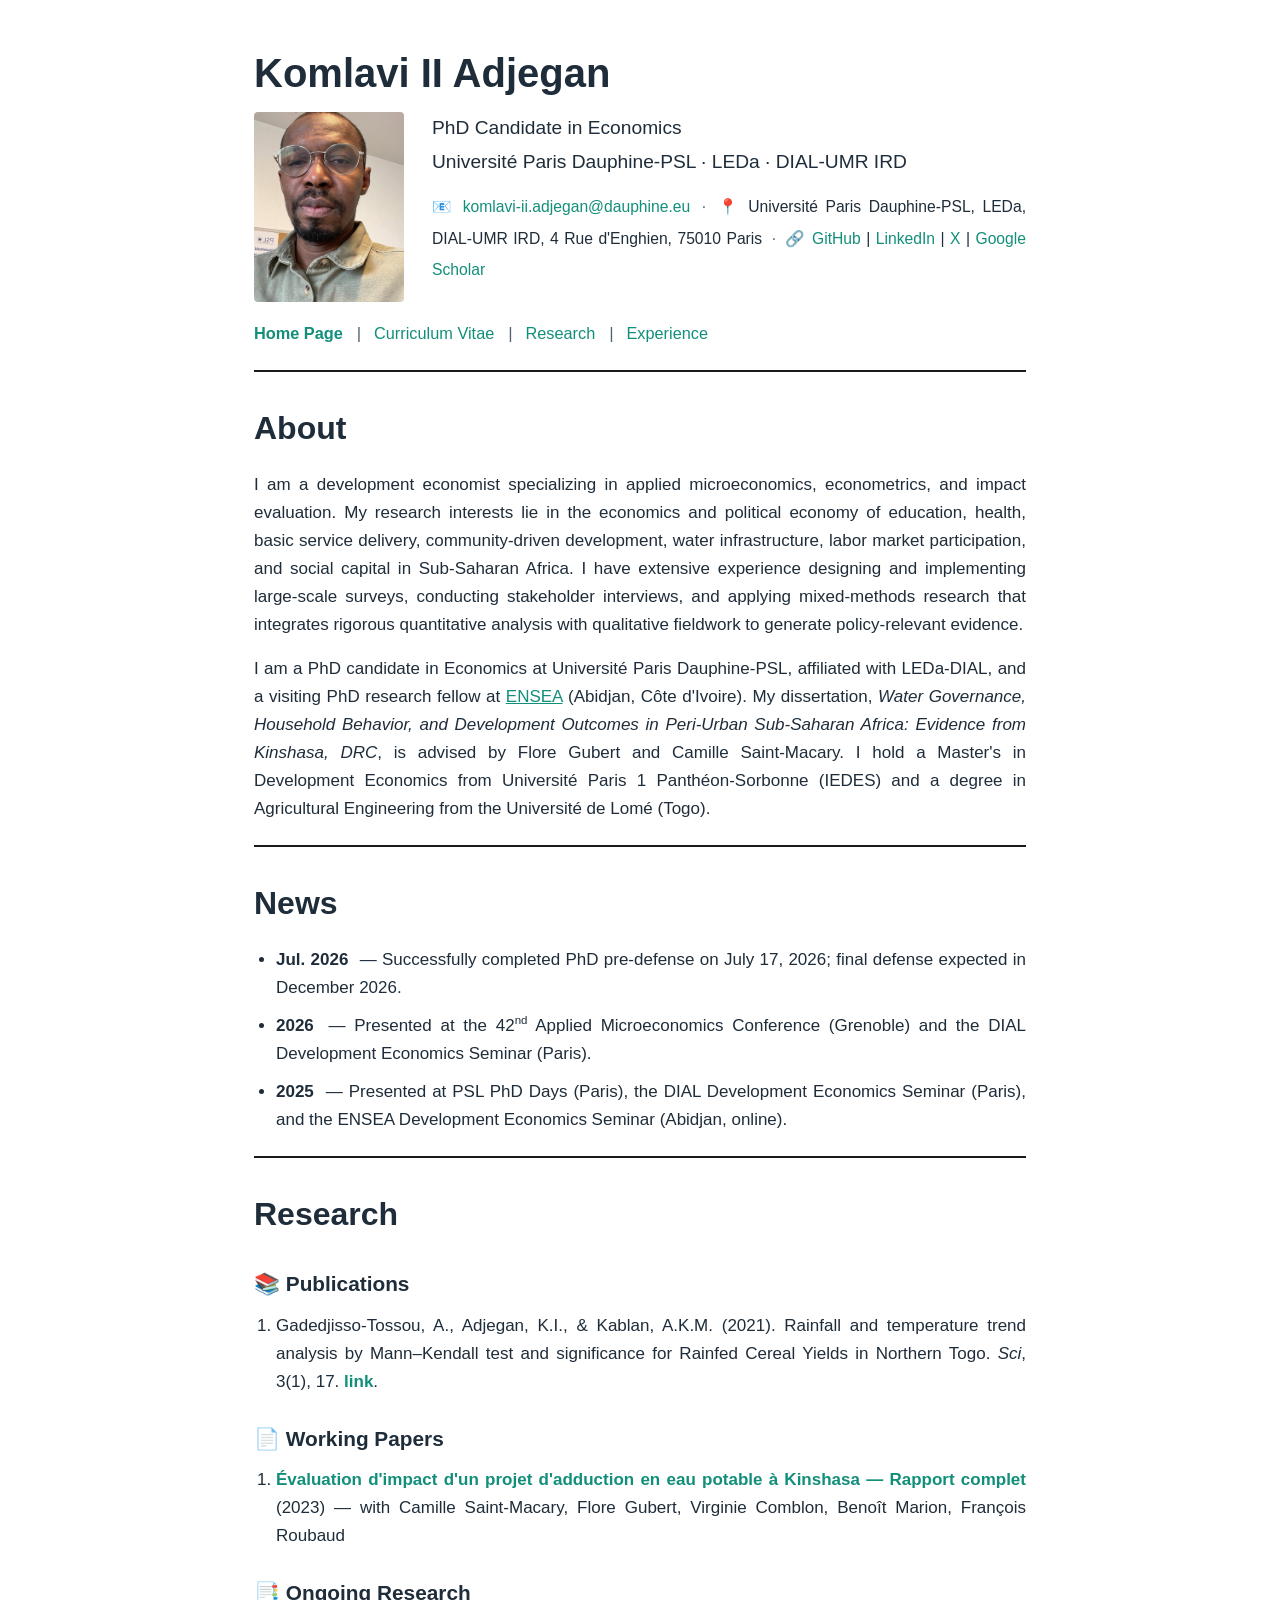
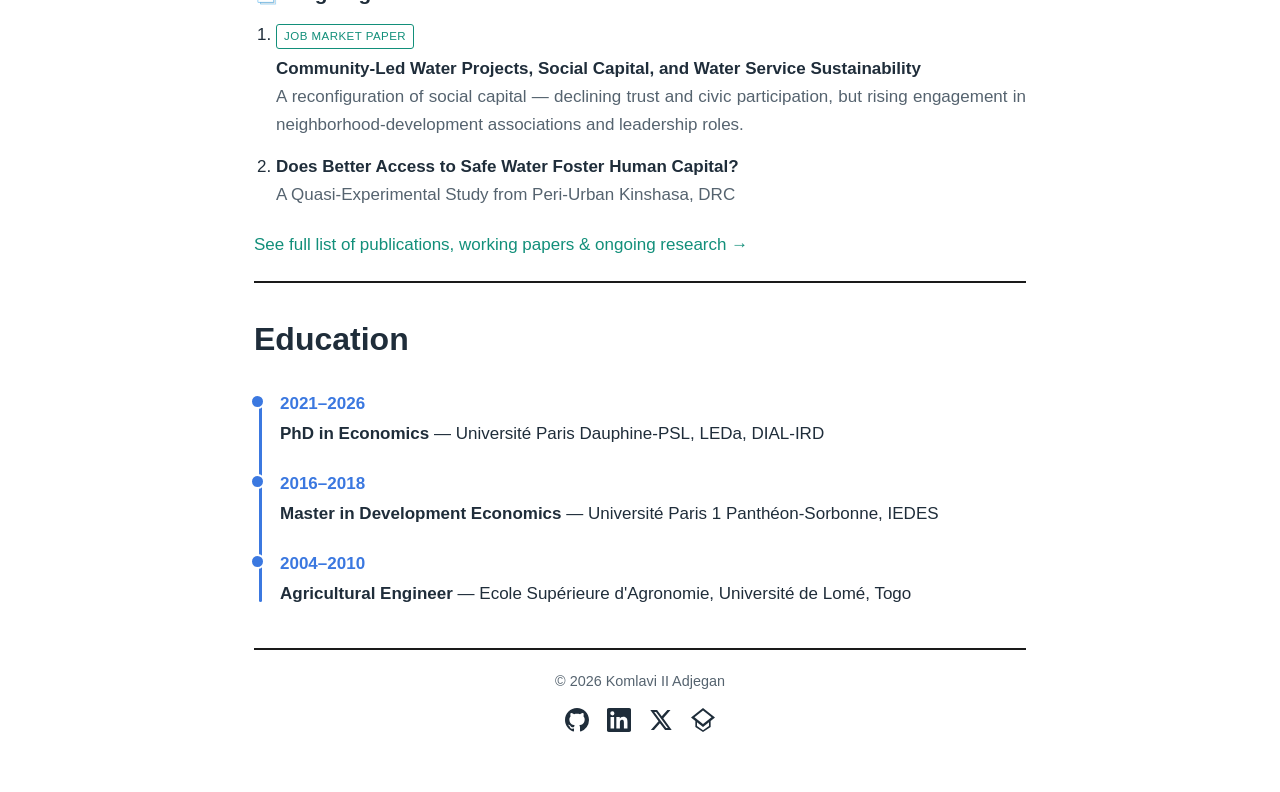
==== commit 01dbc0d1: "Clarify Job Market Paper description: CDD mechanisms, methodology, and social capital reconfiguratio" ====
--- a/index.html
+++ b/index.html
@@ -103,7 +103,7 @@
     <li>
       <span class="tag">Job Market Paper</span><br>
       <span class="pub-title">Community-Led Water Projects, Social Capital, and Water Service Sustainability</span>
-      <div class="pub-meta">Mixed-methods evidence from peri-urban Kinshasa, DRC</div>
+      <div class="pub-meta">A reconfiguration of social capital — declining trust and civic participation, but rising engagement in neighborhood-development associations and leadership roles.</div>
     </li>
     <li>
       <span class="pub-title">Does Better Access to Safe Water Foster Human Capital?</span>
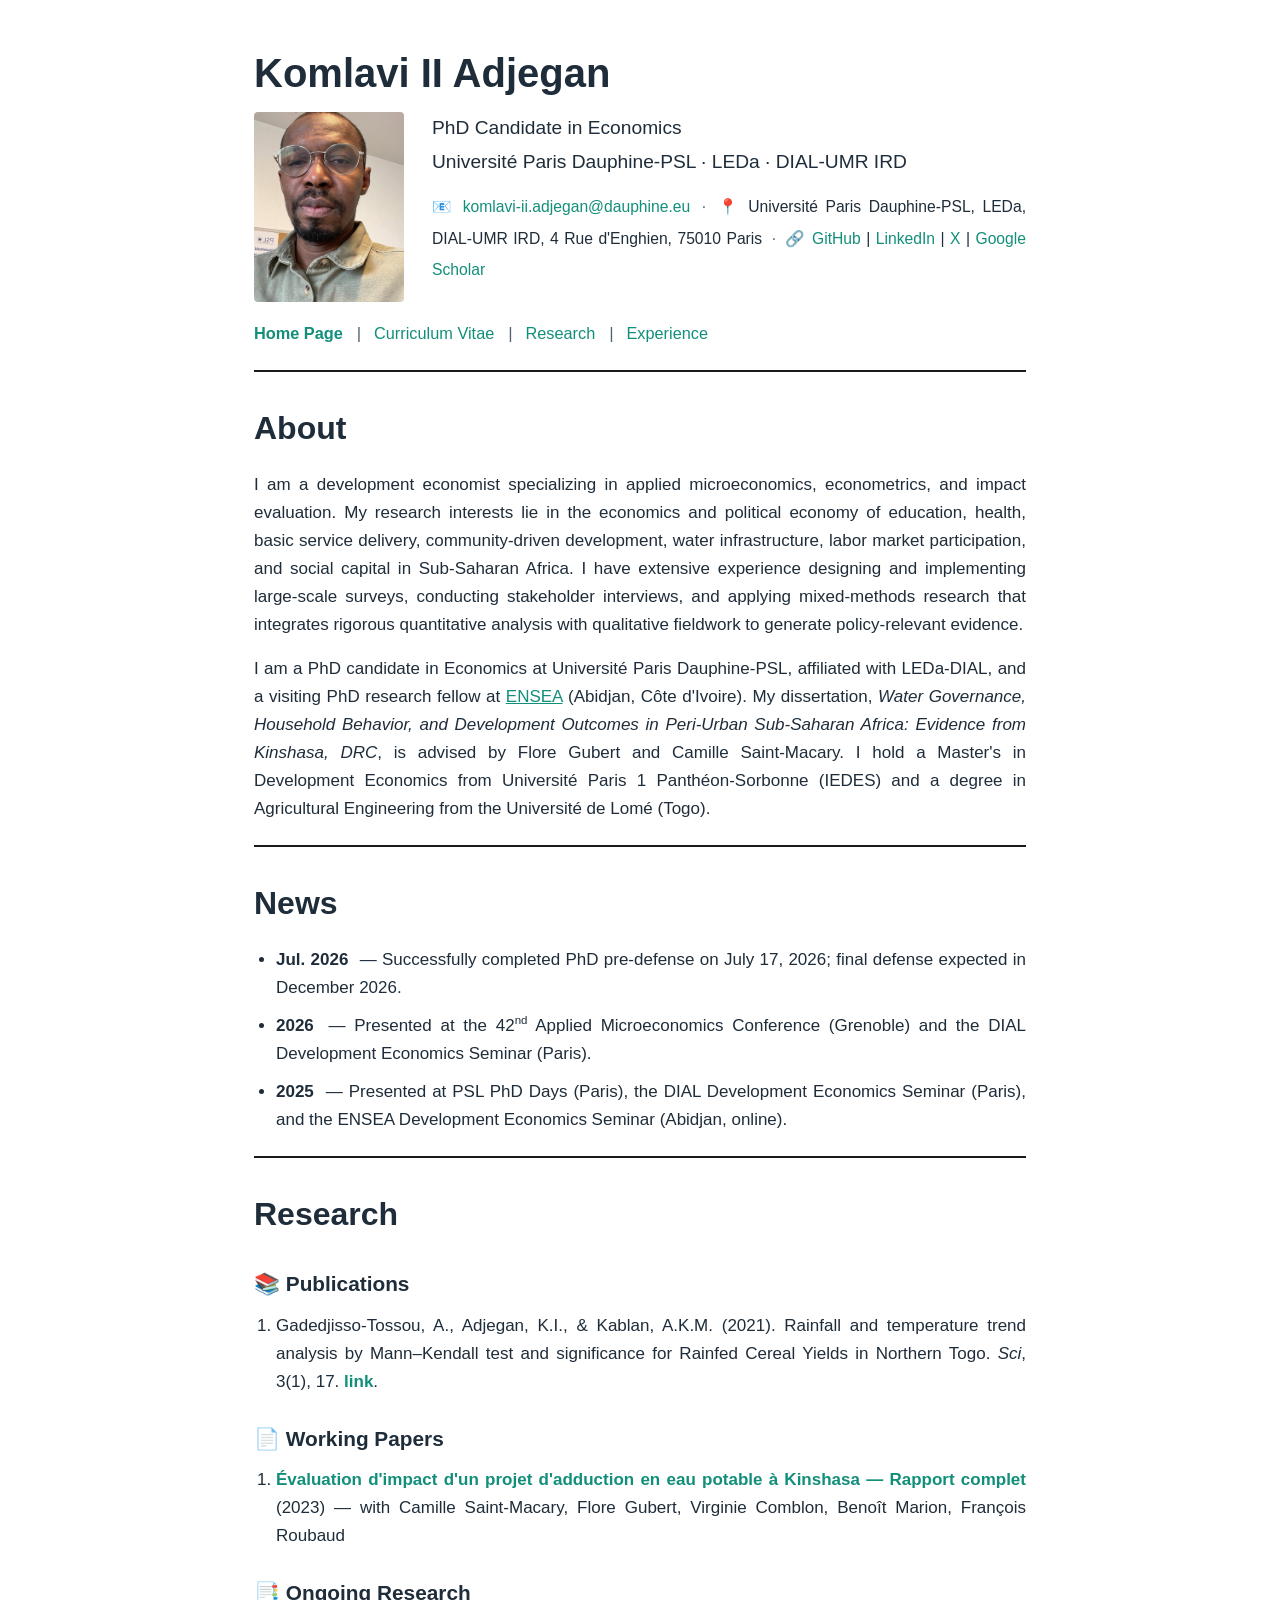
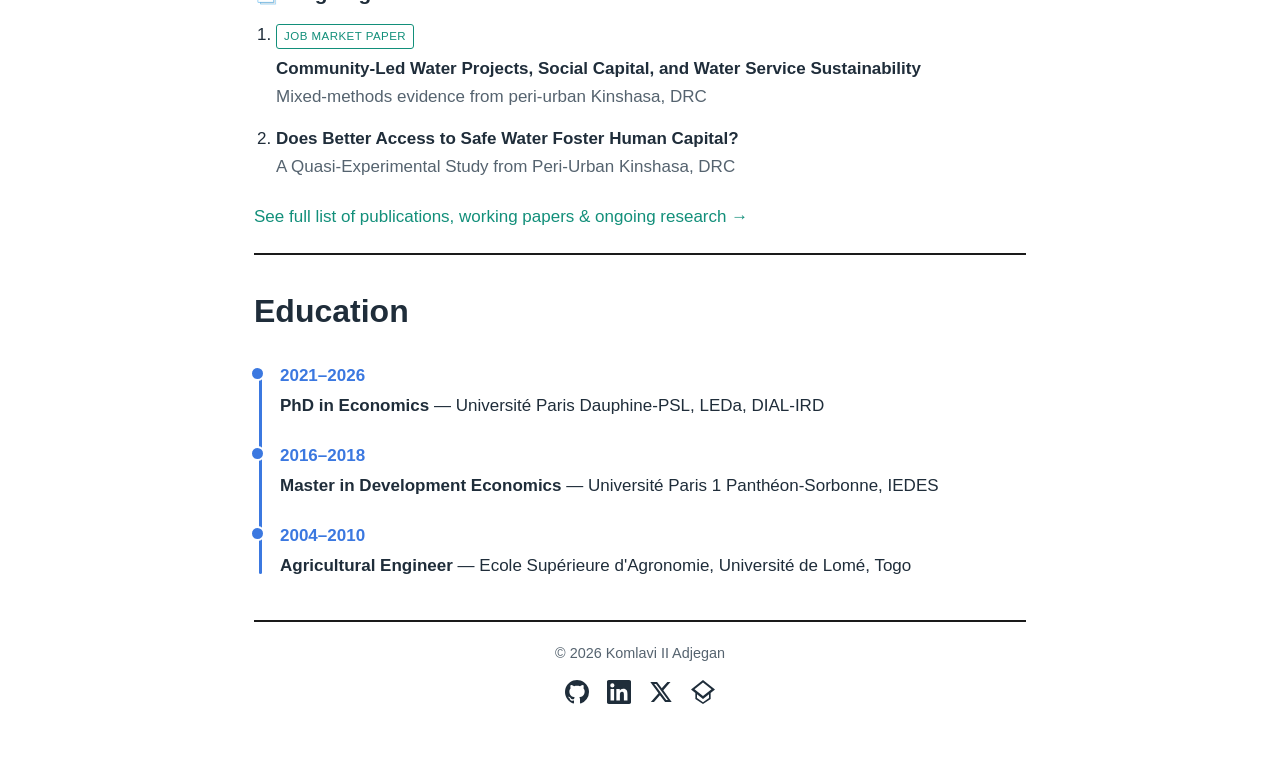
==== commit fbb7bdab: "Revert homepage JMP teaser to original short line" ====
--- a/index.html
+++ b/index.html
@@ -103,7 +103,7 @@
     <li>
       <span class="tag">Job Market Paper</span><br>
       <span class="pub-title">Community-Led Water Projects, Social Capital, and Water Service Sustainability</span>
-      <div class="pub-meta">A reconfiguration of social capital — declining trust and civic participation, but rising engagement in neighborhood-development associations and leadership roles.</div>
+      <div class="pub-meta">Mixed-methods evidence from peri-urban Kinshasa, DRC</div>
     </li>
     <li>
       <span class="pub-title">Does Better Access to Safe Water Foster Human Capital?</span>
